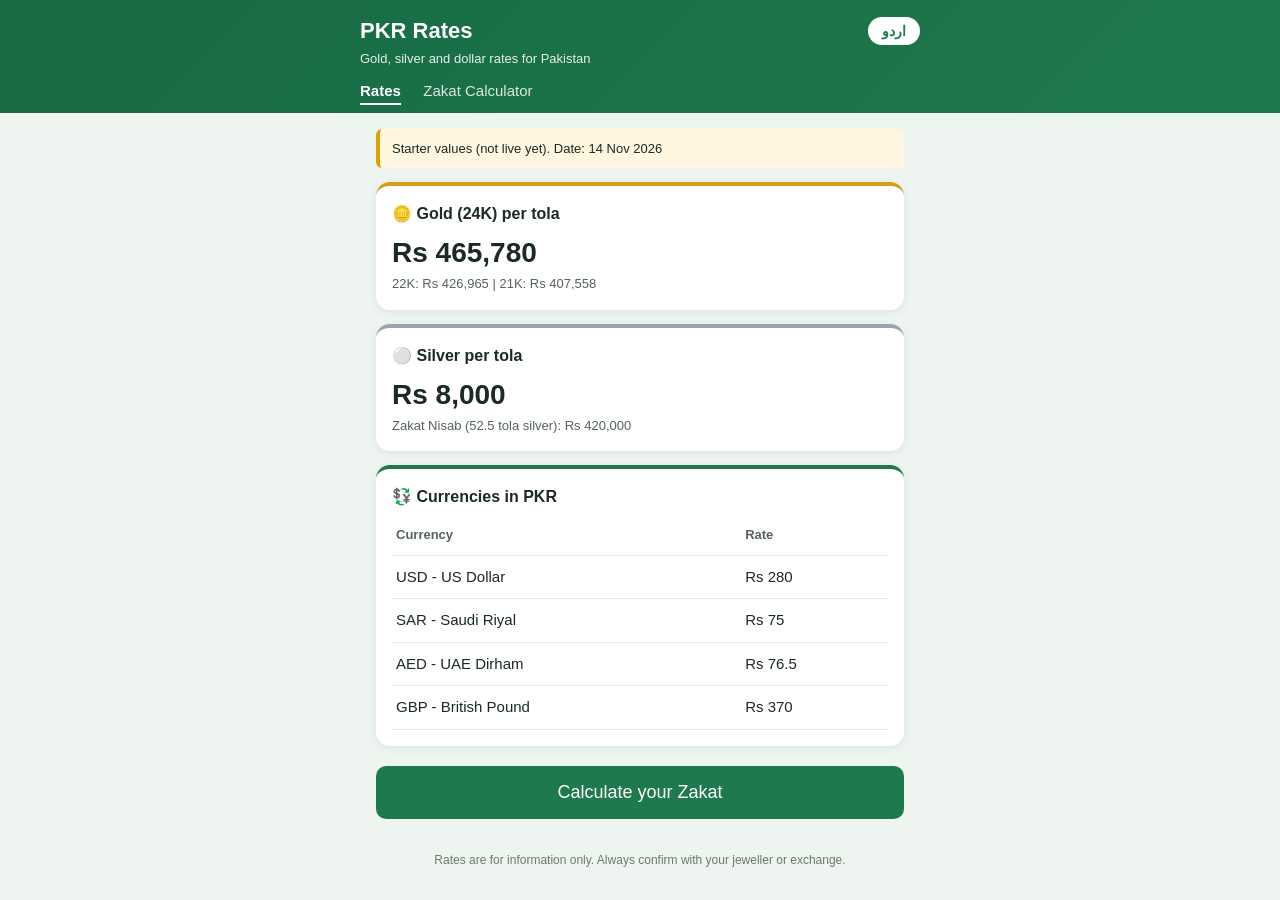
==== index.html @ dd7c60ea "Add files via upload" ====
<!DOCTYPE html>
<html lang="en">
<head>
  <meta charset="UTF-8">
  <meta name="viewport" content="width=device-width, initial-scale=1">
  <title>Pakistan Gold, Silver and Dollar Rates</title>
  <link rel="preconnect" href="https://fonts.googleapis.com">
  <link href="https://fonts.googleapis.com/css2?family=Noto+Nastaliq+Urdu&display=swap" rel="stylesheet">
  <link rel="stylesheet" href="style.css">
</head>
<body data-title="titleRates">
  <header>
    <div class="top">
      <h1 data-i18n="siteName">PKR Rates</h1>
      <button class="lang-btn" onclick="toggleLang()" data-i18n="langBtn">اردو</button>
    </div>
    <div class="tagline" data-i18n="tagline">Gold, silver and dollar rates for Pakistan</div>
    <nav>
      <a href="index.html" class="active" data-i18n="navRates">Rates</a>
      <a href="zakat.html" data-i18n="navZakat">Zakat Calculator</a>
    </nav>
  </header>

  <main>
    <div class="warn" id="notice"></div>

    <div class="card gold">
      <h2>🪙 <span data-i18n="goldTitle">Gold (24K) per tola</span></h2>
      <div class="big" id="gold24"></div>
      <div class="small" id="goldOther"></div>
    </div>

    <div class="card silver">
      <h2>⚪ <span data-i18n="silverTitle">Silver per tola</span></h2>
      <div class="big" id="silver"></div>
      <div class="small"><span data-i18n="nisabLine">Zakat Nisab (52.5 tola silver): </span><span id="nisab"></span></div>
    </div>

    <div class="card">
      <h2>💱 <span data-i18n="currenciesTitle">Currencies in PKR</span></h2>
      <table id="currencyTable"></table>
    </div>

    <a class="btn-link" href="zakat.html" data-i18n="goToZakat">Calculate your Zakat</a>
  </main>

  <footer data-i18n="footerRates">Rates are for information only. Always confirm with your jeweller or exchange.</footer>

  <script src="rates.js"></script>
  <script src="i18n.js"></script>
  <script>
    // Show numbers with commas, like 465,780
    function money(x) { return "Rs " + Math.round(x).toLocaleString("en-US"); }

    // Builds the parts of the page that come from rates.js.
    // i18n.js calls this every time the language changes.
    function render() {
      document.getElementById("notice").textContent =
        (RATES.isLive ? t("noticeLive") : t("noticeStarter")) + RATES.updated;

      document.getElementById("gold24").textContent = money(RATES.goldTola24k);
      document.getElementById("goldOther").textContent =
        t("karat22") + money(RATES.goldTola24k * 22 / 24) +
        "   |   " + t("karat21") + money(RATES.goldTola24k * 21 / 24);

      document.getElementById("silver").textContent = money(RATES.silverTola);
      document.getElementById("nisab").textContent = money(RATES.silverTola * 52.5);

      var rows = "<tr><th>" + t("colCurrency") + "</th><th>" + t("colRate") + "</th></tr>";
      RATES.currencies.forEach(function (c) {
        rows += "<tr><td>" + c.code + " - " + t("cur_" + c.code) + "</td><td>Rs " + c.rate + "</td></tr>";
      });
      document.getElementById("currencyTable").innerHTML = rows;
    }

    applyLang();
  </script>
</body>
</html>
---- style.css ----
/* Shared look for all pages. Mobile first.
   Uses "start/end" instead of "left/right" so Urdu (right-to-left) works too. */
* { box-sizing: border-box; }

body {
  font-family: Arial, Helvetica, sans-serif;
  background: #eef5f0;
  color: #1b2a22;
  margin: 0;
  line-height: 1.5;
}

/* Urdu: use a proper Urdu font and a taller line height */
html[lang="ur"] body {
  font-family: "Noto Nastaliq Urdu", "Jameel Noori Nastaleeq", "Noto Naskh Arabic", Arial, sans-serif;
  line-height: 2.1;
}

/* ---------- Header ---------- */
header {
  background: linear-gradient(135deg, #176a42, #1e7a4c);
  color: #fff;
  padding: 14px 16px 10px;
}
header .top {
  display: flex;
  align-items: center;
  justify-content: space-between;
  max-width: 560px;
  margin: 0 auto;
}
header h1 { margin: 0; font-size: 22px; }
header .tagline, header nav { max-width: 560px; margin-left: auto; margin-right: auto; }
header .tagline { font-size: 13px; opacity: 0.9; margin-top: 2px; }
header nav { margin-top: 10px; }
header nav a {
  color: #fff;
  margin-inline-end: 18px;
  text-decoration: none;
  font-size: 15px;
  padding-bottom: 4px;
  opacity: 0.85;
}
header nav a.active { border-bottom: 2px solid #fff; font-weight: bold; opacity: 1; }

.lang-btn {
  width: auto;
  margin: 0;
  padding: 6px 14px;
  font-size: 14px;
  background: #fff;
  color: #1e7a4c;
  border-radius: 20px;
  font-weight: bold;
  cursor: pointer;
}

/* ---------- Page body ---------- */
main { max-width: 560px; margin: 0 auto; padding: 16px; }

.card {
  background: #fff;
  border-radius: 14px;
  padding: 16px;
  margin-bottom: 14px;
  box-shadow: 0 2px 10px rgba(0, 0, 0, 0.07);
  border-top: 4px solid #1e7a4c;
}
.card.gold { border-top-color: #d4a017; }
.card.silver { border-top-color: #9aa5ad; }
.card h2 { margin: 0 0 6px; font-size: 16px; color: #1b2a22; }
.big { font-size: 28px; font-weight: bold; direction: ltr; text-align: start; }
html[dir="rtl"] .big { text-align: right; }
.small { font-size: 13px; color: #55645b; }

.warn {
  background: #fff6e0;
  border-inline-start: 4px solid #e0a100;
  padding: 10px 12px;
  border-radius: 6px;
  font-size: 13px;
  margin-bottom: 14px;
}

table { width: 100%; border-collapse: collapse; }
th, td {
  text-align: start;
  padding: 10px 4px;
  border-bottom: 1px solid #e3ebe6;
  font-size: 15px;
}
th { color: #55645b; font-size: 13px; }

/* ---------- Forms ---------- */
label { display: block; margin-top: 14px; font-weight: bold; font-size: 14px; }
input {
  width: 100%;
  padding: 11px;
  margin-top: 4px;
  font-size: 16px;
  border: 1px solid #bcc7c0;
  border-radius: 8px;
  direction: ltr;
}
html[dir="rtl"] input { text-align: right; }
input:focus { outline: 2px solid #1e7a4c; border-color: #1e7a4c; }

button, .btn-link {
  display: block;
  width: 100%;
  margin-top: 20px;
  padding: 13px;
  font-size: 18px;
  background: #1e7a4c;
  color: #fff;
  border: none;
  border-radius: 10px;
  text-align: center;
  text-decoration: none;
  cursor: pointer;
}
button:active, .btn-link:active { background: #176a42; }

#result {
  display: none;
  margin-top: 16px;
  padding: 14px;
  background: #e8f5ee;
  border-radius: 10px;
  font-size: 17px;
}

footer { text-align: center; font-size: 12px; color: #6a7a70; padding: 16px 20px 28px; }
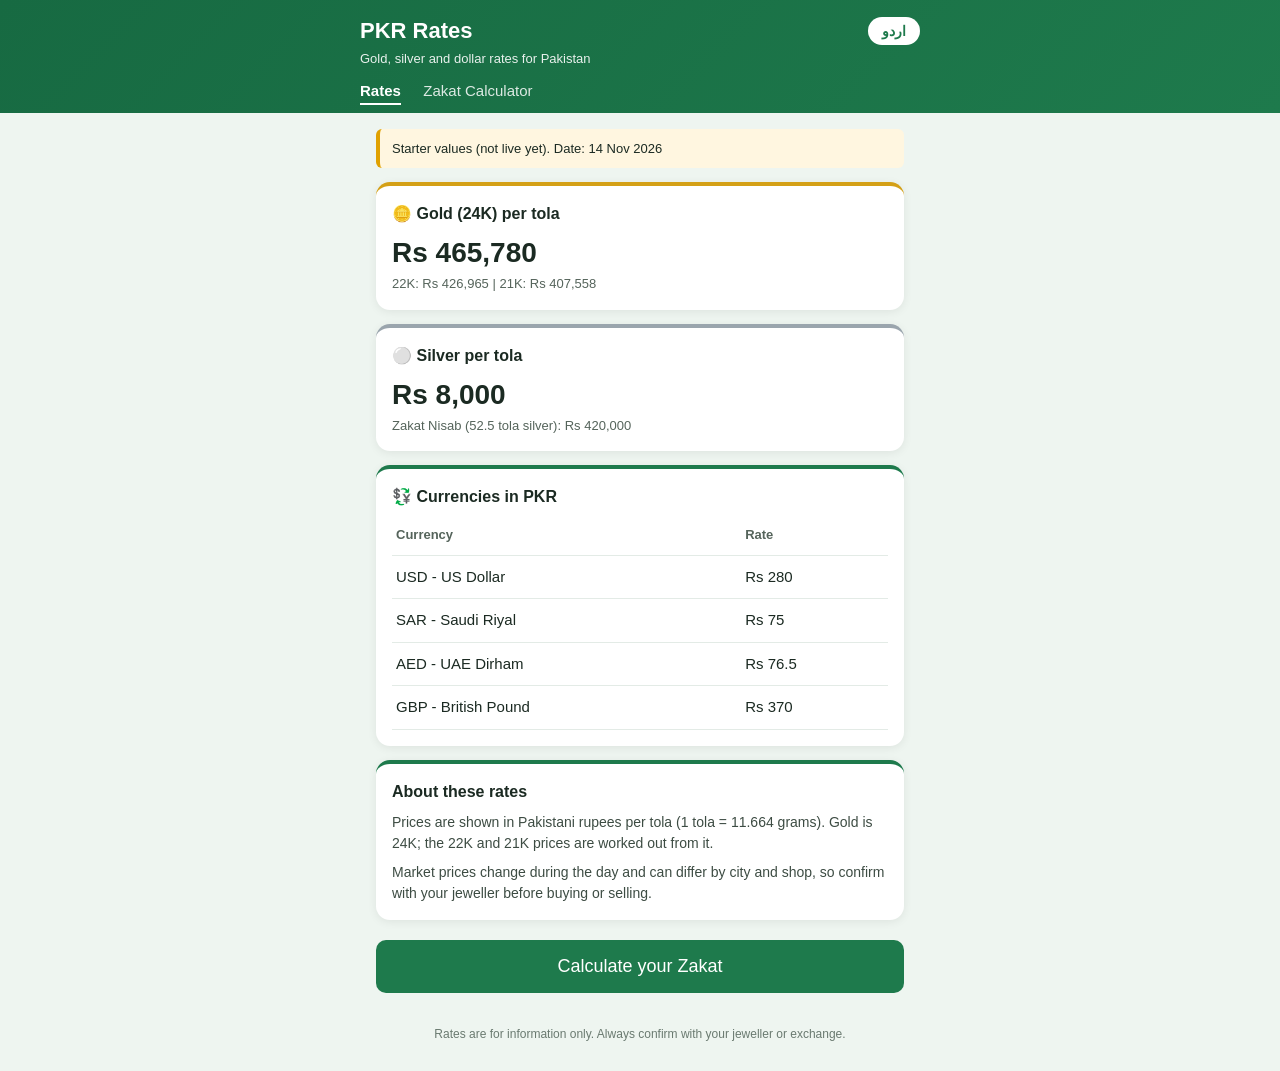
==== commit ca4bb647: "Add files via upload" ====
--- a/index.html
+++ b/index.html
@@ -4,6 +4,14 @@
   <meta charset="UTF-8">
   <meta name="viewport" content="width=device-width, initial-scale=1">
   <title>Pakistan Gold, Silver and Dollar Rates</title>
+  <meta name="description" content="Gold and silver rates per tola and dollar, riyal, dirham and pound rates in Pakistan (PKR), with a free Zakat calculator. English and Urdu.">
+  <link rel="canonical" href="https://tutusomro.github.io/pkr-rates/">
+  <meta name="theme-color" content="#1e7a4c">
+  <meta property="og:type" content="website">
+  <meta property="og:title" content="Pakistan Gold, Silver and Dollar Rates">
+  <meta property="og:description" content="Gold and silver per tola, currency rates in PKR, and a free Zakat calculator.">
+  <meta property="og:url" content="https://tutusomro.github.io/pkr-rates/">
+  <link rel="icon" href="favicon.svg" type="image/svg+xml">
   <link rel="preconnect" href="https://fonts.googleapis.com">
   <link href="https://fonts.googleapis.com/css2?family=Noto+Nastaliq+Urdu&display=swap" rel="stylesheet">
   <link rel="stylesheet" href="style.css">
@@ -39,6 +47,12 @@
     <div class="card">
       <h2>💱 <span data-i18n="currenciesTitle">Currencies in PKR</span></h2>
       <table id="currencyTable"></table>
+    </div>
+
+    <div class="card info">
+      <h2 data-i18n="aboutTitle">About these rates</h2>
+      <p data-i18n="aboutP1">Prices are shown in Pakistani rupees per tola (1 tola = 11.664 grams). Gold is 24K; the 22K and 21K prices are worked out from it.</p>
+      <p data-i18n="aboutP2">Market prices change during the day and can differ by city and shop, so confirm with your jeweller before buying or selling.</p>
     </div>
 
     <a class="btn-link" href="zakat.html" data-i18n="goToZakat">Calculate your Zakat</a>
--- a/style.css
+++ b/style.css
@@ -130,4 +130,7 @@
   font-size: 17px;
 }
 
+/* Explanation text blocks */
+.info p { font-size: 14px; color: #3d4c43; margin: 8px 0 0; }
+
 footer { text-align: center; font-size: 12px; color: #6a7a70; padding: 16px 20px 28px; }
